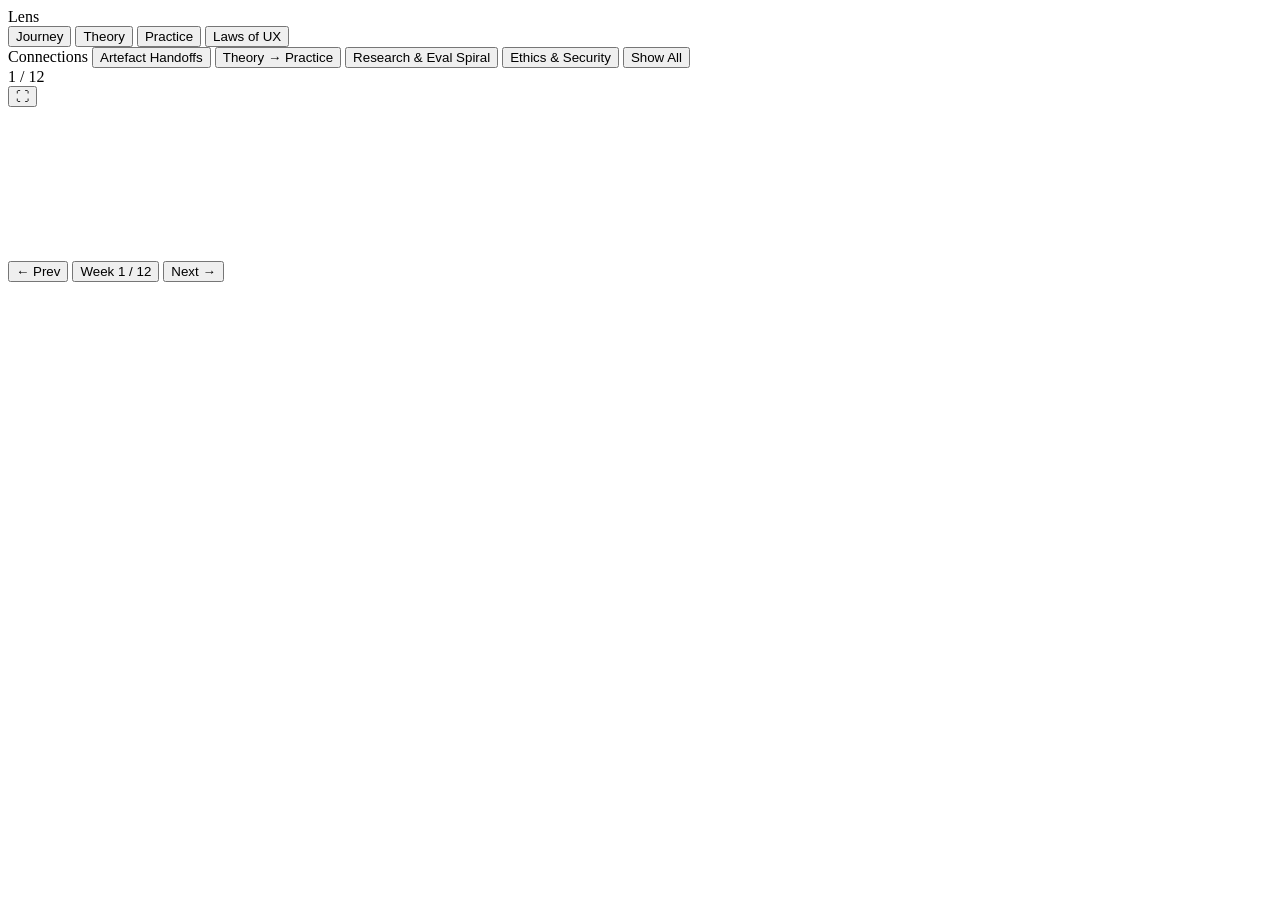
==== comp1103/index.html @ c2e0c816 "Create index.html" ====
<!DOCTYPE html>
<html lang="en">
<head>
  <meta charset="UTF-8" />
  <meta name="viewport" content="width=device-width, initial-scale=1.0" />
  <title>COMP1103 UX Fundamentals — Interactive Concept Map</title>
  <link rel="stylesheet" href="style.css" />
</head>
<body>
  <div id="app-shell" class="app-shell">
    <!-- Slim Floating Control Bar (No Top Navy Header) -->
    <div id="control-bar" class="control-bar" role="toolbar" aria-label="Concept map controls">
      <!-- Sliding Lens Selector -->
      <div class="control-group">
        <span class="control-label">Lens</span>
        <div id="lens-slider" class="lens-slider" role="radiogroup" aria-label="Node display lens">
          <div id="lens-thumb" class="lens-thumb" aria-hidden="true"></div>
          <button type="button" class="lens-opt is-active" data-lens="journey" role="radio" aria-checked="true">Journey</button>
          <button type="button" class="lens-opt" data-lens="theory" role="radio" aria-checked="false">Theory</button>
          <button type="button" class="lens-opt" data-lens="practice" role="radio" aria-checked="false">Practice</button>
          <button type="button" class="lens-opt" data-lens="law" role="radio" aria-checked="false">Laws of UX</button>
        </div>
      </div>

      <!-- Typed Link-Layer Toggles -->
      <div class="control-group layer-group" role="group" aria-label="Cross-module link layers">
        <span class="control-label">Connections</span>
        <button type="button" class="layer-chip chip-handoff" data-layer="handoff" aria-pressed="false">
          <span class="swatch swatch-handoff" aria-hidden="true"></span>Artefact Handoffs
        </button>
        <button type="button" class="layer-chip chip-theory" data-layer="theory" aria-pressed="false">
          <span class="swatch swatch-theory" aria-hidden="true"></span>Theory &rarr; Practice
        </button>
        <button type="button" class="layer-chip chip-spiral" data-layer="spiral" aria-pressed="false">
          <span class="swatch swatch-spiral" aria-hidden="true"></span>Research &amp; Eval Spiral
        </button>
        <button type="button" class="layer-chip chip-ethics" data-layer="ethics" aria-pressed="false">
          <span class="swatch swatch-ethics" aria-hidden="true"></span>Ethics &amp; Security
        </button>
        <button type="button" id="btn-all-layers" class="text-action-btn" title="Show or hide all link layers">Show All</button>
      </div>

      <!-- Compact Utilities -->
      <div class="control-group util-group">
        <div class="progress-badge" title="Modules explored this session">
          <span id="progress-text">1 / 12</span>
          <span class="progress-bar" aria-hidden="true"><span id="progress-fill"></span></span>
        </div>
        <button type="button" id="btn-fullscreen" class="icon-btn" title="Toggle fullscreen" aria-label="Toggle fullscreen">
          <span aria-hidden="true">&#x26F6;</span>
        </button>
      </div>
    </div>

    <!-- Dismissible Ethics & Security Inline Banner -->
    <div id="ethics-banner" class="ethics-banner" hidden>
      <div class="ethics-banner-text">
        <strong>Ethics, Privacy &amp; Security Thread (TLO4 &amp; Practice):</strong>
        Highlighted nodes show where professional ethics, user consent, data protection, and responsible AI weave across Weeks 1, 2, 3, 9, 11, and 12.
      </div>
      <button type="button" id="btn-close-ethics" class="ethics-close" aria-label="Dismiss notice">&times;</button>
    </div>

    <!-- Three-Column Landscape Node-Edge Canvas -->
    <main id="map-viewport" class="map-viewport" aria-label="COMP1103 three-column landscape concept map">
      <div id="map-stage" class="map-stage">
        <svg id="map-svg" class="map-svg" aria-hidden="true"></svg>
        <div id="columns-grid" class="columns-grid"></div>
      </div>
    </main>

    <!-- Edge Hover Tooltip -->
    <div id="edge-tooltip" class="edge-tooltip" role="tooltip" hidden></div>

    <!-- Edge Click Popover -->
    <div id="edge-popover" class="edge-popover" role="dialog" aria-label="Connection details" hidden></div>

    <!-- Floating Bottom-Right Stepper -->
    <nav class="floating-stepper" aria-label="Step through weeks">
      <button type="button" id="step-prev" class="step-btn" aria-label="Previous week">&larr; Prev</button>
      <button type="button" id="step-indicator" class="step-indicator" title="Open current week details">Week 1 / 12</button>
      <button type="button" id="step-next" class="step-btn step-btn-primary" aria-label="Next week">Next &rarr;</button>
    </nav>

    <!-- Non-Reflowing Slide-Over Detail Drawer -->
    <div id="drawer-backdrop" class="drawer-backdrop" hidden></div>
    <aside id="detail-drawer" class="detail-drawer" aria-label="Module details" aria-hidden="true"></aside>
  </div>

  <script type="module" src="app.js"></script>
</body>
</html>
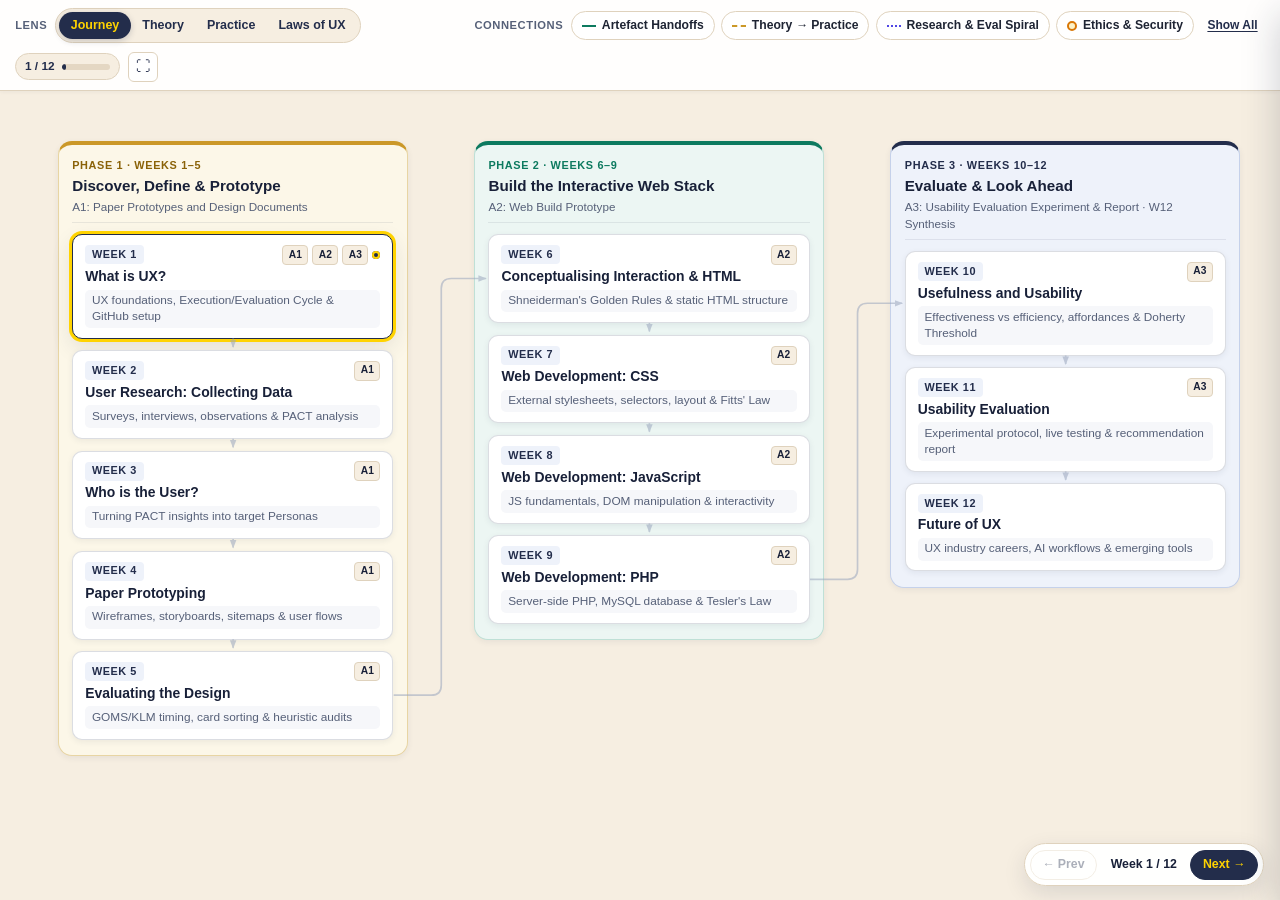
==== commit 915ec836: "Updated the assignment badges" ====
--- a/comp1103/index.html
+++ b/comp1103/index.html
@@ -55,7 +55,7 @@
     <!-- Dismissible Ethics & Security Inline Banner -->
     <div id="ethics-banner" class="ethics-banner" hidden>
       <div class="ethics-banner-text">
-        <strong>Ethics, Privacy &amp; Security Thread (TLO4 &amp; Practice):</strong>
+        <strong>Ethics, Privacy &amp; Security Thread:</strong>
         Highlighted nodes show where professional ethics, user consent, data protection, and responsible AI weave across Weeks 1, 2, 3, 9, 11, and 12.
       </div>
       <button type="button" id="btn-close-ethics" class="ethics-close" aria-label="Dismiss notice">&times;</button>
--- a/comp1103/style.css
+++ b/comp1103/style.css
@@ -0,0 +1,1088 @@
+/* =====================================================================
+   COMP1103 UX Fundamentals — Headerless Landscape Concept Map
+   Designed for Canvas LMS iframe embedding (solid sand canvas, shaded
+   phase columns, sliding lens control, and slide-over detail drawer).
+   ===================================================================== */
+
+:root {
+  --navy: #232D4B;
+  --navy-dark: #182038;
+  --navy-soft: #EEF2FA;
+  --gold: #FFD300;
+  --gold-deep: #CB9828;
+  --gold-text: #8A6208;
+  --sand: #F6EEE1;
+  --sand-border: #DFD2BD;
+
+  /* Shaded Phase Columns */
+  --phase1-bg: #FCF7E8;
+  --phase1-border: #E8D5A3;
+  --phase1-accent: #CB9828;
+
+  --phase2-bg: #ECF6F3;
+  --phase2-border: #BFE0D6;
+  --phase2-accent: #0D7A5F;
+
+  --phase3-bg: #EEF2FA;
+  --phase3-border: #C5D1EA;
+  --phase3-accent: #232D4B;
+
+  /* Typed Link Colours */
+  --link-backbone: #9BA7BE;
+  --link-handoff: #0D7A5F;
+  --link-theory: #CB9828;
+  --link-spiral: #4F46E5;
+  --link-ethics: #D97706;
+
+  --surface: #FFFFFF;
+  --text: #1E2433;
+  --text-muted: #566078;
+  --radius-sm: 6px;
+  --radius-md: 10px;
+  --radius-lg: 14px;
+  --shadow-sm: 0 2px 6px rgba(35, 45, 75, 0.07);
+  --shadow-md: 0 8px 22px rgba(35, 45, 75, 0.12);
+  --shadow-lg: 0 14px 36px rgba(24, 32, 56, 0.22);
+  --ease: 180ms ease;
+}
+
+*, *::before, *::after {
+  box-sizing: border-box;
+}
+
+html, body {
+  margin: 0;
+  padding: 0;
+  height: 100%;
+  background: var(--sand);
+  color: var(--text);
+  font-family: -apple-system, BlinkMacSystemFont, "Segoe UI", Roboto, "Helvetica Neue", Arial, sans-serif;
+  line-height: 1.45;
+  -webkit-font-smoothing: antialiased;
+}
+
+button {
+  font: inherit;
+  color: inherit;
+  cursor: pointer;
+}
+
+/* App Shell */
+.app-shell {
+  position: relative;
+  display: flex;
+  flex-direction: column;
+  height: 100vh;
+  min-height: 580px;
+  background: var(--sand);
+  overflow: hidden;
+}
+
+.app-shell.is-expanded-fallback {
+  position: fixed;
+  inset: 0;
+  z-index: 9999;
+  width: 100vw;
+  height: 100vh;
+}
+
+/* =====================================================================
+   Slim Top Control Bar (Replaces Midnight Navy Header)
+   ===================================================================== */
+.control-bar {
+  display: flex;
+  flex-wrap: wrap;
+  align-items: center;
+  justify-content: space-between;
+  gap: 0.55rem 0.9rem;
+  padding: 0.5rem 0.95rem;
+  background: rgba(255, 255, 255, 0.92);
+  backdrop-filter: blur(6px);
+  border-bottom: 1px solid var(--sand-border);
+  box-shadow: 0 1px 4px rgba(35, 45, 75, 0.05);
+  flex-shrink: 0;
+  z-index: 15;
+}
+
+.control-group {
+  display: flex;
+  flex-wrap: wrap;
+  align-items: center;
+  gap: 0.4rem;
+}
+
+.control-label {
+  font-size: 0.7rem;
+  font-weight: 800;
+  text-transform: uppercase;
+  letter-spacing: 0.05em;
+  color: var(--text-muted);
+  margin-right: 0.1rem;
+}
+
+/* Sliding Lens Control */
+.lens-slider {
+  position: relative;
+  display: inline-flex;
+  align-items: center;
+  padding: 3px;
+  background: var(--sand);
+  border: 1px solid var(--sand-border);
+  border-radius: 999px;
+}
+
+.lens-thumb {
+  position: absolute;
+  top: 3px;
+  bottom: 3px;
+  left: 3px;
+  border-radius: 999px;
+  background: var(--navy);
+  box-shadow: 0 2px 6px rgba(35, 45, 75, 0.22);
+  transition: transform 240ms cubic-bezier(0.22, 1, 0.36, 1), width 240ms cubic-bezier(0.22, 1, 0.36, 1);
+  pointer-events: none;
+  z-index: 1;
+}
+
+.lens-opt {
+  position: relative;
+  z-index: 2;
+  border: none;
+  background: transparent;
+  padding: 0.28rem 0.72rem;
+  border-radius: 999px;
+  font-size: 0.78rem;
+  font-weight: 700;
+  color: var(--navy);
+  white-space: nowrap;
+  transition: color var(--ease);
+}
+
+.lens-opt:hover {
+  color: var(--navy-dark);
+}
+
+.lens-opt.is-active {
+  color: var(--gold);
+}
+
+/* Link-Layer Chips */
+.layer-chip {
+  display: inline-flex;
+  align-items: center;
+  gap: 0.36rem;
+  padding: 0.27rem 0.62rem;
+  border-radius: 999px;
+  border: 1px solid var(--sand-border);
+  background: var(--surface);
+  font-size: 0.76rem;
+  font-weight: 600;
+  color: var(--text);
+  transition: all var(--ease);
+}
+
+.layer-chip:hover {
+  border-color: var(--navy);
+}
+
+.swatch {
+  display: inline-block;
+  width: 14px;
+  height: 0;
+}
+
+.swatch-handoff { border-top: 2.5px solid var(--link-handoff); }
+.swatch-theory { border-top: 2.5px dashed var(--link-theory); }
+.swatch-spiral { border-top: 2.5px dotted var(--link-spiral); }
+.swatch-ethics {
+  width: 10px;
+  height: 10px;
+  border-radius: 50%;
+  border: 2px solid var(--link-ethics);
+  background: #FEF3C7;
+}
+
+.layer-chip.chip-handoff.is-active {
+  background: #E6F6F1;
+  border-color: var(--link-handoff);
+  color: #085A45;
+}
+
+.layer-chip.chip-theory.is-active {
+  background: #FFF8DC;
+  border-color: var(--link-theory);
+  color: var(--gold-text);
+}
+
+.layer-chip.chip-spiral.is-active {
+  background: #EEF0FF;
+  border-color: var(--link-spiral);
+  color: #3730A3;
+}
+
+.layer-chip.chip-ethics.is-active {
+  background: #FEF3C7;
+  border-color: var(--link-ethics);
+  color: #92400E;
+}
+
+.text-action-btn {
+  border: none;
+  background: transparent;
+  padding: 0.25rem 0.45rem;
+  border-radius: var(--radius-sm);
+  font-size: 0.75rem;
+  font-weight: 700;
+  color: var(--navy);
+  text-decoration: underline;
+  text-underline-offset: 2px;
+}
+
+.text-action-btn:hover {
+  background: var(--navy-soft);
+}
+
+/* Progress & Fullscreen Utilities */
+.util-group {
+  gap: 0.5rem;
+}
+
+.progress-badge {
+  display: inline-flex;
+  align-items: center;
+  gap: 0.45rem;
+  padding: 0.24rem 0.55rem;
+  border-radius: 999px;
+  background: var(--sand);
+  border: 1px solid var(--sand-border);
+  font-size: 0.74rem;
+  font-weight: 700;
+  color: var(--navy);
+}
+
+.progress-bar {
+  width: 48px;
+  height: 6px;
+  border-radius: 999px;
+  background: #E4D7C3;
+  overflow: hidden;
+}
+
+#progress-fill {
+  display: block;
+  height: 100%;
+  width: 8%;
+  background: var(--navy);
+  border-radius: 999px;
+  transition: width 240ms ease;
+}
+
+.icon-btn {
+  width: 30px;
+  height: 30px;
+  display: inline-flex;
+  align-items: center;
+  justify-content: center;
+  border-radius: var(--radius-sm);
+  border: 1px solid var(--sand-border);
+  background: var(--surface);
+  color: var(--navy);
+  font-size: 0.9rem;
+  transition: all var(--ease);
+}
+
+.icon-btn:hover {
+  background: var(--navy);
+  color: var(--gold);
+  border-color: var(--navy);
+}
+
+/* Ethics Notice Banner */
+.ethics-banner {
+  display: flex;
+  align-items: center;
+  justify-content: space-between;
+  gap: 0.75rem;
+  padding: 0.45rem 1rem;
+  background: #FFFBEB;
+  border-bottom: 1px solid #F3D18A;
+  color: #78350F;
+  font-size: 0.8rem;
+  flex-shrink: 0;
+}
+
+.ethics-banner[hidden] {
+  display: none;
+}
+
+.ethics-close {
+  border: none;
+  background: transparent;
+  font-size: 1.15rem;
+  line-height: 1;
+  color: #92400E;
+  padding: 0.1rem 0.35rem;
+  border-radius: 4px;
+}
+
+.ethics-close:hover {
+  background: rgba(217, 119, 6, 0.15);
+}
+
+/* =====================================================================
+   Three-Column Landscape Map Canvas (Solid Sand, No Dots)
+   ===================================================================== */
+.map-viewport {
+  flex: 1;
+  min-height: 0;
+  overflow: auto;
+  background: var(--sand);
+  padding: 0.65rem 0.85rem 3.5rem;
+}
+
+.map-stage {
+  position: relative;
+  min-width: 960px;
+  max-width: 1420px;
+  margin: 0 auto;
+  /* Dedicated SVG bypass corridors: Top (1->10, 1->12), Left (1->4, 2->5), Bottom (2->11, 5->11) */
+  padding: 40px 26px 54px 44px;
+}
+
+.map-svg {
+  position: absolute;
+  inset: 0;
+  width: 100%;
+  height: 100%;
+  pointer-events: none;
+  z-index: 3;
+  overflow: visible;
+}
+
+/* Columns Grid */
+.columns-grid {
+  position: relative;
+  z-index: 2;
+  display: grid;
+  grid-template-columns: repeat(3, minmax(0, 1fr));
+  gap: 66px;
+  align-items: start;
+}
+
+/* Shaded Phase Column Panels */
+.phase-col {
+  border-radius: var(--radius-lg);
+  padding: 0.8rem 0.85rem 0.95rem;
+  display: flex;
+  flex-direction: column;
+  gap: 0.72rem;
+  box-shadow: var(--shadow-sm);
+}
+
+.phase-col.phase-1 {
+  background: var(--phase1-bg);
+  border: 1px solid var(--phase1-border);
+  border-top: 4px solid var(--phase1-accent);
+}
+
+.phase-col.phase-2 {
+  background: var(--phase2-bg);
+  border: 1px solid var(--phase2-border);
+  border-top: 4px solid var(--phase2-accent);
+}
+
+.phase-col.phase-3 {
+  background: var(--phase3-bg);
+  border: 1px solid var(--phase3-border);
+  border-top: 4px solid var(--phase3-accent);
+}
+
+.phase-head {
+  padding-bottom: 0.35rem;
+  border-bottom: 1px solid rgba(35, 45, 75, 0.09);
+}
+
+.phase-kicker {
+  display: block;
+  font-size: 0.68rem;
+  font-weight: 800;
+  text-transform: uppercase;
+  letter-spacing: 0.06em;
+  color: var(--text-muted);
+}
+
+.phase-1 .phase-kicker { color: var(--gold-text); }
+.phase-2 .phase-kicker { color: var(--phase2-accent); }
+.phase-3 .phase-kicker { color: var(--phase3-accent); }
+
+.phase-title {
+  margin: 0.1rem 0 0.12rem;
+  font-size: 0.95rem;
+  font-weight: 800;
+  color: var(--navy-dark);
+}
+
+.phase-sub {
+  margin: 0;
+  font-size: 0.73rem;
+  color: var(--text-muted);
+}
+
+/* Module Nodes */
+.node-card {
+  position: relative;
+  z-index: 4;
+  width: 100%;
+  text-align: left;
+  background: var(--surface);
+  border: 1.5px solid rgba(35, 45, 75, 0.16);
+  border-radius: var(--radius-md);
+  padding: 0.62rem 0.75rem;
+  box-shadow: var(--shadow-sm);
+  transition: transform var(--ease), border-color var(--ease), box-shadow var(--ease), opacity var(--ease);
+}
+
+.node-card:hover {
+  transform: translateY(-2px);
+  border-color: var(--navy);
+  box-shadow: var(--shadow-md);
+}
+
+.node-card.is-selected {
+  border-color: var(--navy);
+  box-shadow: 0 0 0 3px var(--gold), var(--shadow-md);
+}
+
+.node-card.is-dimmed {
+  opacity: 0.3;
+}
+
+.node-card.is-connected {
+  opacity: 1;
+  border-color: var(--navy);
+}
+
+.node-card.has-ethics-halo {
+  box-shadow: 0 0 0 2.5px var(--link-ethics), var(--shadow-sm);
+}
+
+.node-card.is-selected.has-ethics-halo {
+  box-shadow: 0 0 0 3px var(--gold), 0 0 0 5.5px var(--link-ethics), var(--shadow-md);
+}
+
+.node-top {
+  display: flex;
+  align-items: center;
+  justify-content: space-between;
+  gap: 0.35rem;
+  margin-bottom: 0.22rem;
+}
+
+.node-week {
+  font-size: 0.68rem;
+  font-weight: 800;
+  text-transform: uppercase;
+  letter-spacing: 0.05em;
+  color: var(--navy);
+  background: var(--navy-soft);
+  padding: 0.1rem 0.42rem;
+  border-radius: 4px;
+}
+
+.node-badges {
+  display: inline-flex;
+  align-items: center;
+  gap: 0.25rem;
+}
+
+.assess-chip {
+  font-size: 0.64rem;
+  font-weight: 800;
+  padding: 0.08rem 0.34rem;
+  border-radius: 4px;
+  background: var(--sand);
+  border: 1px solid var(--sand-border);
+  color: var(--navy-dark);
+}
+
+.ethics-shield {
+  display: inline-flex;
+  align-items: center;
+  justify-content: center;
+  font-size: 0.65rem;
+  font-weight: 800;
+  padding: 0.06rem 0.32rem;
+  border-radius: 4px;
+  background: #FEF3C7;
+  border: 1px solid #F59E0B;
+  color: #92400E;
+}
+
+.explored-pip {
+  width: 8px;
+  height: 8px;
+  border-radius: 50%;
+  background: var(--navy);
+  box-shadow: inset 0 0 0 2px var(--gold);
+}
+
+.node-title {
+  margin: 0 0 0.26rem;
+  font-size: 0.87rem;
+  font-weight: 700;
+  color: var(--navy-dark);
+  line-height: 1.24;
+}
+
+.node-lens-line {
+  margin: 0;
+  font-size: 0.74rem;
+  line-height: 1.32;
+  padding: 0.22rem 0.42rem;
+  border-radius: 5px;
+  color: var(--text-muted);
+  background: #F6F7FA;
+}
+
+.node-lens-line.lens-theory {
+  background: #EEF2FF;
+  color: #2A438A;
+}
+
+.node-lens-line.lens-practice {
+  background: #E8F6F1;
+  color: #095C46;
+}
+
+.node-lens-line.lens-law {
+  background: #FFF8DC;
+  color: var(--gold-text);
+  border: 1px solid #F2DC8C;
+}
+
+/* =====================================================================
+   SVG Edge Styles & Hit Targets
+   ===================================================================== */
+.edge-backbone {
+  fill: none;
+  stroke: var(--link-backbone);
+  stroke-width: 1.7;
+  opacity: 0.55;
+  transition: opacity var(--ease);
+}
+
+.edge-backbone.is-muted {
+  opacity: 0.14;
+}
+
+.edge-typed {
+  fill: none;
+  stroke-width: 2.2;
+  opacity: 0;
+  pointer-events: none;
+  transition: opacity 180ms ease, stroke-width 180ms ease;
+}
+
+.edge-typed.type-handoff {
+  stroke: var(--link-handoff);
+}
+
+.edge-typed.type-theory {
+  stroke: var(--link-theory);
+  stroke-dasharray: 7 4;
+}
+
+.edge-typed.type-spiral {
+  stroke: var(--link-spiral);
+  stroke-dasharray: 2.5 4.5;
+  stroke-linecap: round;
+}
+
+.edge-typed.is-visible {
+  opacity: 0.76;
+}
+
+.edge-typed.is-ego {
+  opacity: 0.96;
+  stroke-width: 2.8;
+}
+
+.edge-typed.is-active-edge {
+  opacity: 1;
+  stroke-width: 3.4;
+}
+
+.edge-typed.is-dimmed {
+  opacity: 0.08;
+}
+
+.edge-hit {
+  fill: none;
+  stroke: transparent;
+  stroke-width: 14;
+  pointer-events: none;
+}
+
+.edge-hit.is-interactive {
+  pointer-events: stroke;
+  cursor: pointer;
+}
+
+/* =====================================================================
+   Edge Tooltip & Click Popover
+   ===================================================================== */
+.edge-tooltip {
+  position: fixed;
+  z-index: 40;
+  max-width: 280px;
+  padding: 0.45rem 0.65rem;
+  border-radius: var(--radius-sm);
+  background: var(--navy-dark);
+  color: #FFFFFF;
+  font-size: 0.76rem;
+  line-height: 1.35;
+  box-shadow: var(--shadow-md);
+  pointer-events: none;
+}
+
+.edge-tooltip strong {
+  display: block;
+  color: var(--gold);
+  font-size: 0.71rem;
+  text-transform: uppercase;
+  letter-spacing: 0.04em;
+  margin-bottom: 0.14rem;
+}
+
+.edge-popover {
+  position: fixed;
+  z-index: 45;
+  width: 300px;
+  padding: 0.75rem 0.85rem;
+  border-radius: var(--radius-md);
+  background: var(--surface);
+  border: 1.5px solid var(--navy);
+  box-shadow: var(--shadow-lg);
+  font-size: 0.8rem;
+}
+
+.popover-head {
+  display: flex;
+  align-items: center;
+  justify-content: space-between;
+  gap: 0.4rem;
+  margin-bottom: 0.35rem;
+}
+
+.type-pill {
+  display: inline-block;
+  font-size: 0.67rem;
+  font-weight: 800;
+  text-transform: uppercase;
+  letter-spacing: 0.04em;
+  padding: 0.12rem 0.45rem;
+  border-radius: 999px;
+}
+
+.type-pill.type-handoff { background: #E6F6F1; color: #085A45; }
+.type-pill.type-theory { background: #FFF8DC; color: var(--gold-text); }
+.type-pill.type-spiral { background: #EEF0FF; color: #3730A3; }
+
+.popover-close {
+  border: none;
+  background: transparent;
+  font-size: 1.1rem;
+  color: var(--text-muted);
+  line-height: 1;
+}
+
+.popover-route {
+  font-weight: 700;
+  color: var(--navy-dark);
+  margin: 0 0 0.3rem;
+}
+
+.popover-reason {
+  margin: 0 0 0.65rem;
+  color: var(--text);
+}
+
+.popover-actions {
+  display: flex;
+  gap: 0.4rem;
+}
+
+.popover-jump {
+  flex: 1;
+  padding: 0.34rem 0.5rem;
+  border-radius: var(--radius-sm);
+  border: 1px solid var(--sand-border);
+  background: var(--sand);
+  color: var(--navy-dark);
+  font-size: 0.74rem;
+  font-weight: 700;
+}
+
+.popover-jump:hover {
+  background: var(--navy);
+  color: var(--gold);
+  border-color: var(--navy);
+}
+
+/* =====================================================================
+   Floating Bottom-Right Stepper
+   ===================================================================== */
+.floating-stepper {
+  position: fixed;
+  right: 1rem;
+  bottom: 0.85rem;
+  z-index: 25;
+  display: inline-flex;
+  align-items: center;
+  gap: 0.35rem;
+  padding: 0.32rem;
+  border-radius: 999px;
+  background: rgba(255, 255, 255, 0.96);
+  border: 1px solid var(--sand-border);
+  box-shadow: var(--shadow-md);
+}
+
+.step-btn {
+  padding: 0.34rem 0.72rem;
+  border-radius: 999px;
+  border: 1px solid var(--sand-border);
+  background: var(--surface);
+  color: var(--navy);
+  font-size: 0.77rem;
+  font-weight: 700;
+  transition: all var(--ease);
+}
+
+.step-btn:hover:not(:disabled) {
+  background: var(--navy-soft);
+  border-color: var(--navy);
+}
+
+.step-btn-primary {
+  background: var(--navy);
+  color: var(--gold);
+  border-color: var(--navy);
+}
+
+.step-btn-primary:hover:not(:disabled) {
+  background: var(--navy-dark);
+  color: var(--gold);
+}
+
+.step-btn:disabled {
+  opacity: 0.38;
+  cursor: not-allowed;
+}
+
+.step-indicator {
+  border: none;
+  background: transparent;
+  padding: 0.25rem 0.5rem;
+  font-size: 0.77rem;
+  font-weight: 800;
+  color: var(--navy-dark);
+  border-radius: 999px;
+}
+
+.step-indicator:hover {
+  background: var(--sand);
+}
+
+/* =====================================================================
+   Slide-Over Detail Drawer (Non-Reflowing)
+   ===================================================================== */
+.drawer-backdrop {
+  position: fixed;
+  inset: 0;
+  z-index: 50;
+  background: rgba(24, 32, 56, 0.28);
+}
+
+.drawer-backdrop[hidden] {
+  display: none;
+}
+
+.detail-drawer {
+  position: fixed;
+  top: 0;
+  right: 0;
+  bottom: 0;
+  z-index: 55;
+  width: min(460px, 94vw);
+  background: var(--surface);
+  border-left: 3px solid var(--navy);
+  box-shadow: var(--shadow-lg);
+  transform: translateX(100%);
+  transition: transform 240ms cubic-bezier(0.22, 1, 0.36, 1);
+  overflow-y: auto;
+  padding: 1.15rem 1.25rem 2rem;
+  display: flex;
+  flex-direction: column;
+  gap: 0.9rem;
+}
+
+.detail-drawer.is-open {
+  transform: translateX(0);
+}
+
+.drawer-top {
+  display: flex;
+  align-items: flex-start;
+  justify-content: space-between;
+  gap: 0.75rem;
+  padding-bottom: 0.75rem;
+  border-bottom: 1px solid #E2E7F0;
+}
+
+.drawer-kicker {
+  display: inline-block;
+  font-size: 0.7rem;
+  font-weight: 800;
+  text-transform: uppercase;
+  letter-spacing: 0.05em;
+  color: var(--navy);
+  background: var(--navy-soft);
+  padding: 0.14rem 0.48rem;
+  border-radius: 999px;
+  margin-bottom: 0.3rem;
+}
+
+.drawer-title {
+  margin: 0;
+  font-size: 1.18rem;
+  color: var(--navy-dark);
+  line-height: 1.22;
+}
+
+.drawer-close {
+  width: 32px;
+  height: 32px;
+  border-radius: var(--radius-sm);
+  border: 1px solid #DCE2EE;
+  background: #F6F7FA;
+  font-size: 1.2rem;
+  line-height: 1;
+  color: var(--navy);
+  flex-shrink: 0;
+}
+
+.drawer-close:hover {
+  background: var(--navy);
+  color: var(--gold);
+}
+
+.drawer-overview {
+  margin: 0;
+  font-size: 0.88rem;
+  color: var(--text);
+}
+
+.drawer-meta-row {
+  display: flex;
+  flex-wrap: wrap;
+  align-items: center;
+  gap: 0.45rem;
+}
+
+.drawer-assess-pill {
+  font-size: 0.74rem;
+  font-weight: 700;
+  padding: 0.2rem 0.55rem;
+  border-radius: 6px;
+  background: var(--sand);
+  border: 1px solid var(--sand-border);
+  color: var(--navy-dark);
+}
+
+.drawer-assess-pill.is-synthesis {
+  background: var(--navy-soft);
+  border-color: #C5D1EA;
+  color: var(--navy);
+}
+
+.explored-toggle {
+  margin-left: auto;
+  padding: 0.25rem 0.65rem;
+  border-radius: 6px;
+  border: 1px solid var(--gold-deep);
+  background: var(--gold);
+  color: var(--navy-dark);
+  font-size: 0.75rem;
+  font-weight: 800;
+}
+
+.explored-toggle.is-done {
+  background: #E6F6F1;
+  border-color: var(--link-handoff);
+  color: #085A45;
+}
+
+/* Pillar Cards inside Drawer */
+.pillar-box {
+  border-radius: var(--radius-md);
+  padding: 0.8rem 0.9rem;
+  border: 1px solid #E2E7F0;
+}
+
+.pillar-theory { background: #F7F9FF; border-left: 4px solid #2F4F9E; }
+.pillar-practice { background: #F4FBF8; border-left: 4px solid var(--link-handoff); }
+.pillar-law { background: #FFFDF3; border-left: 4px solid var(--gold-deep); }
+.pillar-ethics { background: #FFFBEB; border-left: 4px solid var(--link-ethics); }
+
+.pillar-kicker {
+  font-size: 0.69rem;
+  font-weight: 800;
+  text-transform: uppercase;
+  letter-spacing: 0.05em;
+  margin-bottom: 0.2rem;
+}
+
+.pillar-theory .pillar-kicker { color: #2F4F9E; }
+.pillar-practice .pillar-kicker { color: var(--link-handoff); }
+.pillar-law .pillar-kicker { color: var(--gold-text); }
+.pillar-ethics .pillar-kicker { color: #92400E; }
+
+.pillar-box h3 {
+  margin: 0 0 0.26rem;
+  font-size: 0.94rem;
+  color: var(--navy-dark);
+}
+
+.pillar-box p {
+  margin: 0;
+  font-size: 0.83rem;
+}
+
+.law-examples {
+  display: grid;
+  gap: 0.45rem;
+  margin-top: 0.55rem;
+}
+
+.law-example {
+  background: var(--surface);
+  border: 1px solid #EFE0B1;
+  border-radius: var(--radius-sm);
+  padding: 0.52rem 0.65rem;
+  font-size: 0.8rem;
+}
+
+.law-example strong {
+  display: block;
+  font-size: 0.7rem;
+  text-transform: uppercase;
+  letter-spacing: 0.04em;
+  color: var(--gold-text);
+  margin-bottom: 0.12rem;
+}
+
+/* Drawer Linkages */
+.drawer-section {
+  border-top: 1px solid #E2E7F0;
+  padding-top: 0.8rem;
+}
+
+.drawer-section-title {
+  margin: 0 0 0.48rem;
+  font-size: 0.76rem;
+  font-weight: 800;
+  text-transform: uppercase;
+  letter-spacing: 0.05em;
+  color: var(--navy);
+}
+
+.conn-list {
+  display: flex;
+  flex-direction: column;
+  gap: 0.42rem;
+}
+
+.conn-btn {
+  width: 100%;
+  text-align: left;
+  padding: 0.52rem 0.68rem;
+  border-radius: var(--radius-sm);
+  border: 1px solid #E2E7F0;
+  background: #F8F9FC;
+  display: flex;
+  flex-direction: column;
+  gap: 0.18rem;
+  transition: border-color var(--ease), background var(--ease);
+}
+
+.conn-btn:hover {
+  border-color: var(--navy);
+  background: var(--navy-soft);
+}
+
+.conn-btn.type-handoff { border-left: 3.5px solid var(--link-handoff); }
+.conn-btn.type-theory { border-left: 3.5px solid var(--link-theory); }
+.conn-btn.type-spiral { border-left: 3.5px solid var(--link-spiral); }
+
+.conn-top {
+  display: flex;
+  align-items: center;
+  justify-content: space-between;
+  gap: 0.4rem;
+  font-size: 0.8rem;
+  font-weight: 700;
+  color: var(--navy-dark);
+}
+
+.conn-reason {
+  font-size: 0.76rem;
+  color: var(--text-muted);
+}
+
+/* Collapsible Objectives & TLO Accordion */
+.accordion {
+  border: 1px solid #E2E7F0;
+  border-radius: var(--radius-md);
+  background: #F9FAFC;
+  overflow: hidden;
+}
+
+.accordion summary {
+  padding: 0.62rem 0.8rem;
+  font-size: 0.8rem;
+  font-weight: 800;
+  color: var(--navy);
+  cursor: pointer;
+  user-select: none;
+}
+
+.accordion-body {
+  padding: 0 0.85rem 0.85rem;
+  font-size: 0.81rem;
+}
+
+.accordion-body ul {
+  margin: 0.2rem 0 0.75rem;
+  padding-left: 1.1rem;
+  display: flex;
+  flex-direction: column;
+  gap: 0.24rem;
+}
+
+.tlo-row {
+  padding: 0.36rem 0.52rem;
+  margin-bottom: 0.3rem;
+  border-radius: var(--radius-sm);
+  background: var(--surface);
+  border: 1px solid #E2E7F0;
+  font-size: 0.77rem;
+}
+
+.drawer-footer-nav {
+  display: flex;
+  justify-content: space-between;
+  gap: 0.5rem;
+  padding-top: 0.6rem;
+  border-top: 1px solid #E2E7F0;
+  margin-top: auto;
+}
